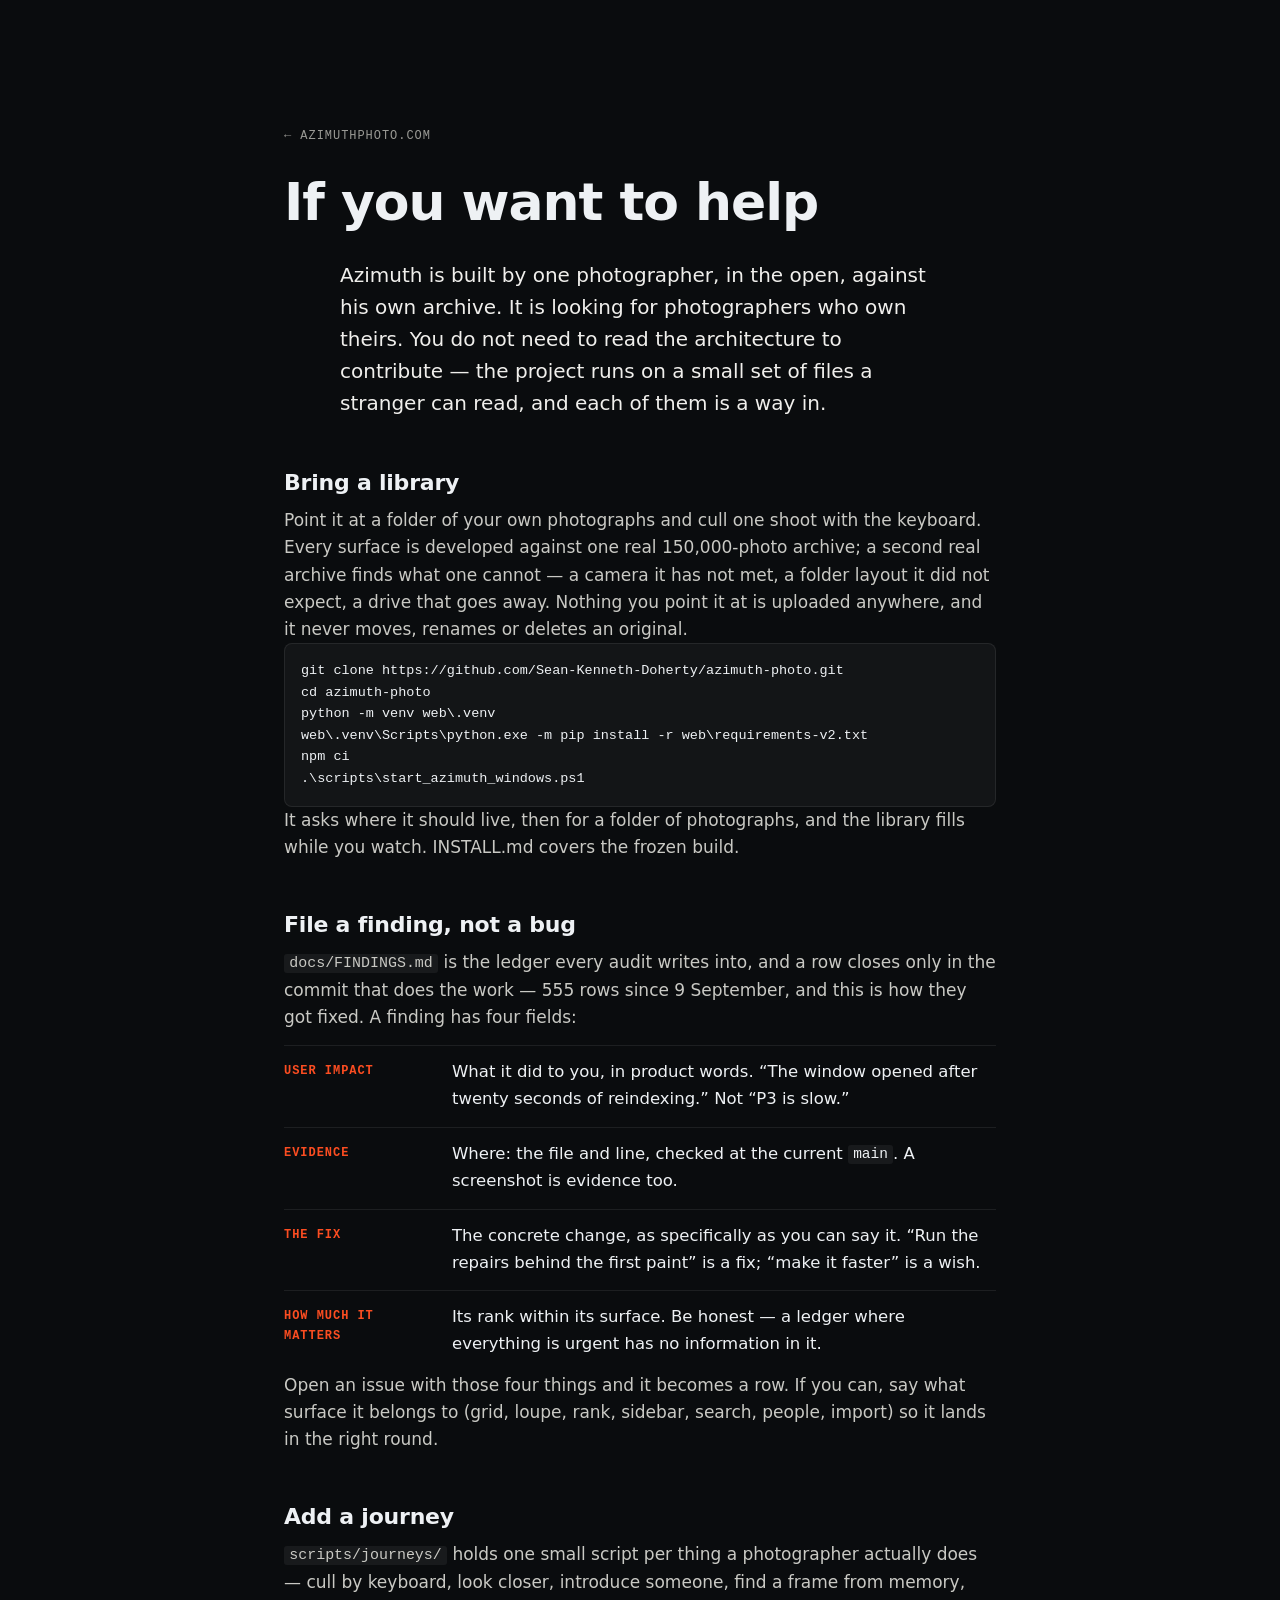
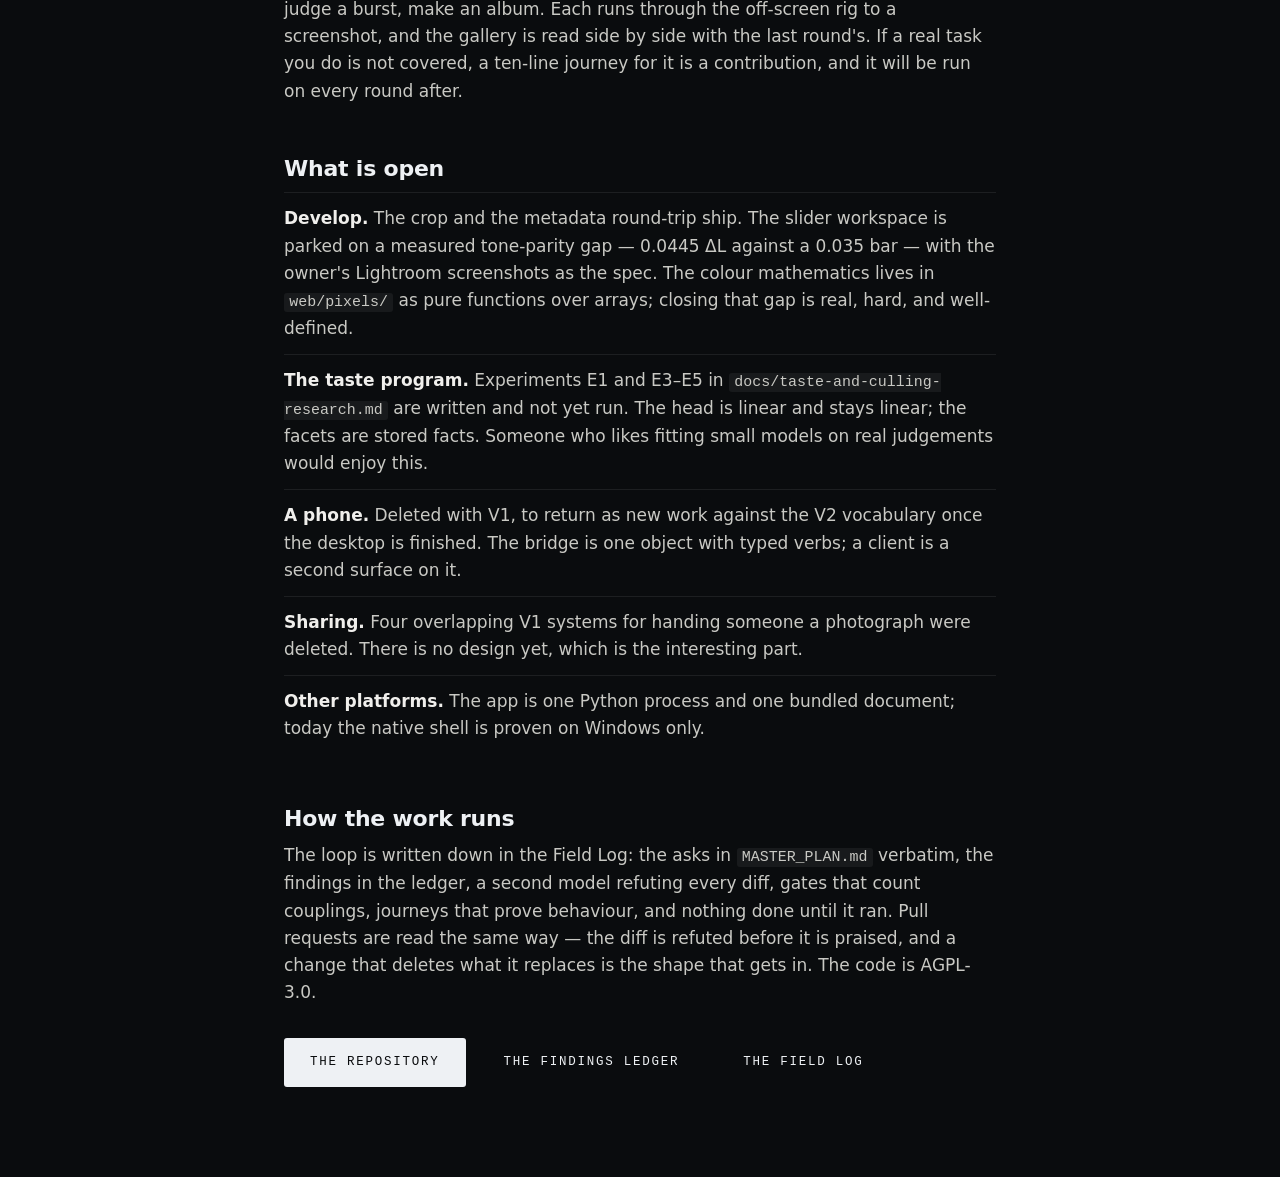
==== contribute/index.html @ d3ea363b "Three surfaces, three jobs: the log tells the story, the home page shows the app, contribution gets " ====
<!doctype html>
<html lang="en">
<head>
<meta charset="utf-8">
<meta name="viewport" content="width=device-width, initial-scale=1">
<title>Azimuth Photo · Contribute</title>
<meta name="description" content="How to help build Azimuth Photo: bring your own library, file a finding the way the ledger does, add a journey, or take one of the open problems. Open source, AGPL, built in the open.">
<link rel="icon" href="../assets/favicon.svg" type="image/svg+xml">
<link rel="stylesheet" href="../style.css">
<style>
  .doc{max-width:760px;margin:0 auto;padding:120px 24px 96px}
  .doc h1{font-size:clamp(34px,5vw,52px);line-height:1.05;letter-spacing:-.02em;margin:0 0 18px}
  .doc h2{font-size:22px;margin:52px 0 12px;letter-spacing:-.01em}
  .doc p,.doc li{font-size:17px;line-height:1.6;color:var(--text-2,#c9c9c4)}
  .doc .lede{font-size:20px;color:var(--text-1,#f0efec)}
  .doc code{font-family:"IBM Plex Mono",ui-monospace,monospace;font-size:.88em;background:rgba(255,255,255,.06);padding:.1em .35em;border-radius:3px}
  .doc pre{font-family:"IBM Plex Mono",ui-monospace,monospace;font-size:13.5px;line-height:1.6;background:rgba(255,255,255,.04);border:1px solid rgba(255,255,255,.08);border-radius:8px;padding:16px;overflow-x:auto}
  .doc .row{display:grid;grid-template-columns:150px 1fr;gap:12px 18px;margin:14px 0;border-top:1px solid rgba(255,255,255,.08);padding-top:12px}
  .doc .row b{font-family:"IBM Plex Mono",ui-monospace,monospace;font-size:12px;letter-spacing:.08em;text-transform:uppercase;color:#fc4d21;padding-top:4px}
  .doc .open{list-style:none;padding:0}
  .doc .open li{padding:12px 0;border-top:1px solid rgba(255,255,255,.08)}
  .doc .open li b{color:var(--text-1,#f0efec)}
  .doc .actions{display:flex;gap:12px;flex-wrap:wrap;margin-top:32px}
  .doc .back{display:inline-block;margin-bottom:28px;font-family:"IBM Plex Mono",ui-monospace,monospace;font-size:12px;letter-spacing:.08em;text-transform:uppercase;color:#9a9a95;text-decoration:none}
  @media (max-width:640px){.doc .row{grid-template-columns:1fr}}
</style>
</head>
<body>
<main class="doc">
  <a class="back" href="/">← azimuthphoto.com</a>
  <h1>If you want to help</h1>
  <p class="lede">Azimuth is built by one photographer, in the open, against his own archive. It is looking for photographers who own theirs. You do not need to read the architecture to contribute — the project runs on a small set of files a stranger can read, and each of them is a way in.</p>

  <h2>Bring a library</h2>
  <p>Point it at a folder of your own photographs and cull one shoot with the keyboard. Every surface is developed against one real 150,000-photo archive; a second real archive finds what one cannot — a camera it has not met, a folder layout it did not expect, a drive that goes away. Nothing you point it at is uploaded anywhere, and it never moves, renames or deletes an original.</p>
  <pre>git clone https://github.com/Sean-Kenneth-Doherty/azimuth-photo.git
cd azimuth-photo
python -m venv web\.venv
web\.venv\Scripts\python.exe -m pip install -r web\requirements-v2.txt
npm ci
.\scripts\start_azimuth_windows.ps1</pre>
  <p>It asks where it should live, then for a folder of photographs, and the library fills while you watch. <a href="https://github.com/Sean-Kenneth-Doherty/azimuth-photo/blob/main/docs/INSTALL.md">INSTALL.md</a> covers the frozen build.</p>

  <h2>File a finding, not a bug</h2>
  <p><a href="https://github.com/Sean-Kenneth-Doherty/azimuth-photo/blob/main/docs/FINDINGS.md"><code>docs/FINDINGS.md</code></a> is the ledger every audit writes into, and a row closes only in the commit that does the work — 555 rows since 9 September, and this is how they got fixed. A finding has four fields:</p>
  <div class="row"><b>User impact</b><span>What it did to you, in product words. “The window opened after twenty seconds of reindexing.” Not “P3 is slow.”</span></div>
  <div class="row"><b>Evidence</b><span>Where: the file and line, checked at the current <code>main</code>. A screenshot is evidence too.</span></div>
  <div class="row"><b>The fix</b><span>The concrete change, as specifically as you can say it. “Run the repairs behind the first paint” is a fix; “make it faster” is a wish.</span></div>
  <div class="row"><b>How much it matters</b><span>Its rank within its surface. Be honest — a ledger where everything is urgent has no information in it.</span></div>
  <p>Open an issue with those four things and it becomes a row. If you can, say what surface it belongs to (grid, loupe, rank, sidebar, search, people, import) so it lands in the right round.</p>

  <h2>Add a journey</h2>
  <p><a href="https://github.com/Sean-Kenneth-Doherty/azimuth-photo/tree/main/scripts/journeys"><code>scripts/journeys/</code></a> holds one small script per thing a photographer actually does — cull by keyboard, look closer, introduce someone, find a frame from memory, judge a burst, make an album. Each runs through the off-screen rig to a screenshot, and the gallery is read side by side with the last round's. If a real task you do is not covered, a ten-line journey for it is a contribution, and it will be run on every round after.</p>

  <h2>What is open</h2>
  <ul class="open">
    <li><b>Develop.</b> The crop and the metadata round-trip ship. The slider workspace is parked on a measured tone-parity gap — 0.0445 ΔL against a 0.035 bar — with the owner's Lightroom screenshots as the spec. The colour mathematics lives in <code>web/pixels/</code> as pure functions over arrays; closing that gap is real, hard, and well-defined.</li>
    <li><b>The taste program.</b> Experiments E1 and E3–E5 in <a href="https://github.com/Sean-Kenneth-Doherty/azimuth-photo/blob/main/docs/taste-and-culling-research.md"><code>docs/taste-and-culling-research.md</code></a> are written and not yet run. The head is linear and stays linear; the facets are stored facts. Someone who likes fitting small models on real judgements would enjoy this.</li>
    <li><b>A phone.</b> Deleted with V1, to return as new work against the V2 vocabulary once the desktop is finished. The bridge is one object with typed verbs; a client is a second surface on it.</li>
    <li><b>Sharing.</b> Four overlapping V1 systems for handing someone a photograph were deleted. There is no design yet, which is the interesting part.</li>
    <li><b>Other platforms.</b> The app is one Python process and one bundled document; today the native shell is proven on Windows only.</li>
  </ul>

  <h2>How the work runs</h2>
  <p>The loop is written down in the <a href="/log/#loop">Field Log</a>: the asks in <code>MASTER_PLAN.md</code> verbatim, the findings in the ledger, a second model refuting every diff, gates that count couplings, journeys that prove behaviour, and nothing done until it ran. Pull requests are read the same way — the diff is refuted before it is praised, and a change that deletes what it replaces is the shape that gets in. The code is AGPL-3.0.</p>

  <div class="actions">
    <a class="btn btn-primary" href="https://github.com/Sean-Kenneth-Doherty/azimuth-photo">THE REPOSITORY</a>
    <a class="btn" href="https://github.com/Sean-Kenneth-Doherty/azimuth-photo/blob/main/docs/FINDINGS.md">THE FINDINGS LEDGER</a>
    <a class="btn" href="/log/">THE FIELD LOG</a>
  </div>
</main>
</body>
</html>
---- style.css ----
/* ————— Azimuth Photo — azimuthphoto.com ————— */
:root {
  --bg: #0a0c0e;
  --bg-raise: #0e1114;
  --ink: #eef1f4;
  --ink-dim: #98a1aa;
  --ink-faint: #5a626b;
  --line: rgba(238, 241, 244, 0.08);
  --line-strong: rgba(238, 241, 244, 0.14);
  --accent: #fc4d21;
  --max: 1180px;
  --sans: "Inter", -apple-system, system-ui, sans-serif;
  --mono: "IBM Plex Mono", ui-monospace, monospace;
}

* { margin: 0; padding: 0; box-sizing: border-box; }
html { scroll-behavior: smooth; }
body {
  background: var(--bg);
  color: var(--ink);
  font-family: var(--sans);
  font-size: 16.5px;
  line-height: 1.65;
  font-weight: 450;
  -webkit-font-smoothing: antialiased;
  overflow-x: hidden;
}
img { display: block; max-width: 100%; }
a { color: inherit; text-decoration: none; }
.mono { font-family: var(--mono); letter-spacing: 0.08em; }
.dim { color: var(--ink-dim); }

/* ————— nav ————— */
.nav {
  position: fixed; top: 0; left: 0; right: 0; z-index: 50;
  backdrop-filter: blur(14px); -webkit-backdrop-filter: blur(14px);
  background: rgba(10, 12, 14, 0.75);
  border-bottom: 1px solid var(--line);
}
.nav-inner {
  max-width: var(--max); margin: 0 auto; padding: 0 32px;
  height: 58px; display: flex; align-items: center; justify-content: space-between;
}
.wordmark {
  display: flex; align-items: center; gap: 10px;
  font-family: var(--mono); font-size: 14px; font-weight: 500;
  letter-spacing: 0.22em;
}
.wordmark .wm-dim { color: var(--ink-faint); margin-left: -2px; }
.wordmark .mark { width: 22px; height: 22px; color: var(--ink); }
.nav-links { display: flex; align-items: center; gap: 26px; }
.nav-links a {
  color: var(--ink-dim); transition: color 0.2s;
  font-size: 12px; letter-spacing: 0.12em; text-transform: uppercase;
  font-family: var(--mono);
}
.nav-links a .idx { color: var(--ink-faint); margin-right: 6px; font-size: 10px; }
.nav-links a:hover { color: var(--ink); }
.nav-cta {
  display: inline-flex; align-items: center; gap: 8px;
  border: 1px solid var(--line-strong); border-radius: 3px; padding: 7px 14px;
  color: var(--ink) !important; transition: border-color 0.2s, background 0.2s;
}
.nav-cta:hover { border-color: var(--accent); background: rgba(252, 77, 33, 0.07); }

/* ————— hero ————— */
.hero {
  position: relative;
  padding: 170px 32px 0;
  text-align: center;
}
.compass {
  position: absolute; left: 50%; top: -360px;
  width: 1400px; height: 1400px; margin-left: -700px;
  pointer-events: none; opacity: 0.4;
  -webkit-mask-image: linear-gradient(to bottom, #000 42%, transparent 68%);
  mask-image: linear-gradient(to bottom, #000 42%, transparent 68%);
}
.compass-cta {
  -webkit-mask-image: linear-gradient(to top, #000 42%, transparent 68%);
  mask-image: linear-gradient(to top, #000 42%, transparent 68%);
}
.compass svg { width: 100%; height: 100%; animation: rotate 300s linear infinite; will-change: transform; }
@keyframes rotate { to { transform: rotate(360deg); } }

.hero-inner { position: relative; max-width: 900px; margin: 0 auto; }
.kicker {
  display: inline-flex; align-items: center; gap: 10px;
  font-size: 11px; color: var(--ink-dim); margin-bottom: 30px;
  letter-spacing: 0.18em;
}
.kicker .tick { width: 22px; height: 1px; background: var(--accent); display: inline-block; }
h1 {
  font-weight: 600;
  font-size: clamp(40px, 5.8vw, 72px);
  line-height: 1.04; letter-spacing: -0.035em;
}
.lede {
  max-width: 600px; margin: 30px auto 0;
  font-size: 17.5px; color: var(--ink-dim); font-weight: 400;
}
.hero-actions {
  display: flex; gap: 12px; justify-content: center; margin-top: 40px;
}
.btn {
  display: inline-flex; align-items: center; gap: 10px;
  padding: 14px 26px; border-radius: 3px;
  font-family: var(--mono); font-size: 12.5px; font-weight: 500; letter-spacing: 0.14em;
  transition: transform 0.2s, box-shadow 0.2s, background 0.2s, border-color 0.2s, color 0.2s;
}
.btn-primary { background: var(--ink); color: #0a0c0e; }
.btn-primary:hover {
  background: #fff; transform: translateY(-1px);
  box-shadow: 0 10px 34px -10px rgba(238, 241, 244, 0.35);
}
.btn-ghost { border: 1px solid var(--line-strong); color: var(--ink-dim); }
.btn-ghost:hover { border-color: var(--ink-faint); color: var(--ink); }
.btn .arrow { font-size: 12px; color: var(--accent); }

.hero-shot {
  position: relative; max-width: 1180px; margin: 84px auto 0;
  border-radius: 6px; overflow: hidden;
  border: 1px solid var(--line-strong);
  box-shadow: 0 50px 140px -30px rgba(0, 0, 0, 0.85);
}
.fig-bar {
  display: flex; justify-content: space-between; align-items: center;
  background: var(--bg-raise); padding: 10px 16px;
  border-bottom: 1px solid var(--line);
  font-size: 10px; color: var(--ink-faint); letter-spacing: 0.16em;
}
.fig-bar span:first-child { color: var(--ink-dim); }

/* ————— rulers ————— */
.ruler {
  position: relative; max-width: var(--max); margin: 0 auto;
  padding: 104px 32px 0; display: flex; align-items: center; gap: 18px;
}
.ruler::before, .ruler::after { content: ""; flex: 1; height: 1px; background: var(--line); }
.ruler span { font-size: 10px; color: var(--ink-faint); letter-spacing: 0.22em; }

/* ————— sections ————— */
section { padding: 104px 0 0; }
.section-inner { max-width: var(--max); margin: 0 auto; padding: 0 32px; }
h2 {
  font-weight: 600;
  font-size: clamp(30px, 4vw, 48px);
  line-height: 1.08; letter-spacing: -0.03em;
}
.why { text-align: center; }
.why h2 { max-width: 840px; margin: 0 auto; }
.why .kicker { margin-bottom: 24px; }

.cols {
  display: grid; grid-template-columns: repeat(3, 1fr); gap: 1px;
  margin-top: 64px; text-align: left;
  background: var(--line); border: 1px solid var(--line); border-radius: 6px;
  overflow: hidden;
}
.col { background: var(--bg-raise); padding: 32px 30px; }
.col h3 {
  font-size: 10.5px; font-weight: 500; color: var(--ink-faint);
  letter-spacing: 0.2em; margin-bottom: 16px;
}
.col p { font-size: 15px; color: var(--ink-dim); font-weight: 400; }
.col p strong { color: var(--ink); font-weight: 600; }
.col-accent { box-shadow: inset 0 2px 0 var(--accent); }
.col-accent h3 { color: var(--accent); }

/* ————— feature splits ————— */
.split {
  display: grid; grid-template-columns: 5fr 7fr; gap: 72px; align-items: center;
}
.split.flip .copy { order: 2; }
.split.flip figure { order: 1; }
.copy .kicker { margin-bottom: 20px; }
.copy h2 { margin-bottom: 22px; }
.copy > p { color: var(--ink-dim); font-size: 16px; font-weight: 400; }
.copy p strong { color: var(--ink); font-weight: 600; }

.ticks { list-style: none; margin-top: 30px; }
.ticks li {
  position: relative; padding: 10px 0 10px 26px;
  color: var(--ink-dim); font-size: 14.5px; font-weight: 400;
  border-top: 1px solid var(--line);
}
.ticks li:last-child { border-bottom: 1px solid var(--line); }
.ticks li::before {
  content: ""; position: absolute; left: 2px; top: 50%;
  width: 12px; height: 1px; background: var(--accent);
}

.shot {
  border-radius: 6px; overflow: hidden;
  border: 1px solid var(--line-strong);
  box-shadow: 0 40px 100px -24px rgba(0, 0, 0, 0.75);
}
.shot img { width: 100%; }
.shot figcaption {
  padding: 11px 16px; font-size: 9.5px; color: var(--ink-faint);
  background: var(--bg-raise); border-top: 1px solid var(--line);
  letter-spacing: 0.16em;
}

/* ————— lights out ————— */
.lightsout { padding: 130px 0 30px; background: #000; margin-top: 130px; }
.lightsout figure { max-width: 1280px; margin: 0 auto; }
.lightsout img { width: 100%; }
.lightsout figcaption {
  text-align: center; color: var(--ink-faint); font-size: 14px;
  letter-spacing: 0.02em; padding-top: 30px; font-weight: 400;
}
.lightsout figcaption .mono { color: var(--accent); font-size: 10.5px; letter-spacing: 0.2em; }

/* ————— mobile / stats ————— */
.phone { display: flex; justify-content: center; }
.phone-frame {
  width: min(320px, 78vw); border-radius: 40px; padding: 11px;
  background: #101317; border: 1px solid var(--line-strong);
  box-shadow: 0 50px 120px -24px rgba(0, 0, 0, 0.85);
}
.phone-frame img { border-radius: 30px; }
.stats { display: grid; margin-top: 36px; }
.stat {
  display: flex; align-items: baseline; gap: 20px;
  padding: 15px 0; border-top: 1px solid var(--line);
}
.stat:last-child { border-bottom: 1px solid var(--line); }
.stat .num { font-size: 23px; color: var(--ink); min-width: 140px; letter-spacing: 0.02em; }
.stat .lbl { font-size: 13.5px; color: var(--ink-dim); font-weight: 400; }

/* ————— CTA / footer ————— */
.cta { position: relative; text-align: center; padding: 170px 0 150px; overflow: hidden; }
.compass-cta { top: auto; bottom: -1060px; opacity: 0.45; }
.cta .lede { margin-top: 24px; }

.footer { border-top: 1px solid var(--line); padding: 28px 0; }
.footer-inner {
  display: flex; justify-content: space-between; gap: 16px; flex-wrap: wrap;
  font-size: 10px; color: var(--ink-dim); letter-spacing: 0.14em;
}
.footer .dim2 { color: var(--ink-faint); }

/* ————— live widgets ————— */
.live-note {
  display: inline-flex; align-items: center; gap: 10px;
  margin-top: 34px; font-size: 10px; color: var(--ink-faint); letter-spacing: 0.16em;
}
.pulse {
  width: 7px; height: 7px; border-radius: 50%; background: var(--accent);
  box-shadow: 0 0 0 0 rgba(252, 77, 33, 0.5); animation: pulse 2.2s infinite;
}
@keyframes pulse {
  0% { box-shadow: 0 0 0 0 rgba(252, 77, 33, 0.45); }
  70% { box-shadow: 0 0 0 9px rgba(252, 77, 33, 0); }
  100% { box-shadow: 0 0 0 0 rgba(252, 77, 33, 0); }
}
.section-lede {
  max-width: 640px; margin-top: 20px;
  color: var(--ink-dim); font-size: 16px; font-weight: 400;
}
.section-lede strong { color: var(--ink); font-weight: 600; }
.key {
  display: inline-block; padding: 1px 8px; margin: 0 1px;
  border: 1px solid var(--line-strong); border-bottom-width: 2px; border-radius: 4px;
  font-family: var(--mono); font-size: 12px; color: var(--ink);
  background: var(--bg-raise);
}

.widget {
  max-width: 1240px; margin: 44px auto 0; padding: 0;
  border: 1px solid var(--line-strong); border-radius: 8px; overflow: hidden;
  background: #0c0f12;
  box-shadow: 0 40px 110px -30px rgba(0, 0, 0, 0.8);
}
.widget-bar {
  display: flex; justify-content: space-between; align-items: center; gap: 16px;
  background: var(--bg-raise); padding: 11px 18px;
  border-bottom: 1px solid var(--line);
  font-size: 10px; letter-spacing: 0.16em;
}
.widget-bar.thin { padding: 8px 18px; }
.wb-title { color: var(--ink-dim); }
.wb-title::before { content: "● "; color: var(--accent); font-size: 8px; vertical-align: 1px; }
.wb-meta { color: var(--ink-faint); text-align: right; }
.widget-toolbar {
  display: flex; align-items: center; gap: 8px; flex-wrap: wrap;
  padding: 12px 18px; border-bottom: 1px solid var(--line);
}
.chip {
  font-size: 10.5px; letter-spacing: 0.12em; cursor: pointer;
  padding: 6px 13px; border-radius: 99px;
  background: transparent; color: var(--ink-dim);
  border: 1px solid var(--line-strong);
  transition: all 0.18s;
}
.chip:hover { color: var(--ink); border-color: var(--ink-faint); }
.chip.on { background: var(--ink); color: #0a0c0e; border-color: var(--ink); }
.widget-foot {
  display: flex; justify-content: space-between; gap: 16px; flex-wrap: wrap;
  padding: 10px 18px; border-top: 1px solid var(--line);
  font-size: 9.5px; color: var(--ink-faint); letter-spacing: 0.14em;
}

/* library grid */
.lib-grid { padding: 4px; min-height: 200px; }
.lib-row { display: flex; gap: 4px; margin-bottom: 4px; }
.lib-cell {
  position: relative; padding: 0; border: none; cursor: pointer;
  overflow: hidden; border-radius: 3px; background: #14181c; flex-shrink: 0;
}
.lib-cell img { width: 100%; height: 100%; object-fit: cover; transition: transform 0.35s, opacity 0.3s; }
.lib-cell:hover img { transform: scale(1.035); }
.cell-elo {
  position: absolute; left: 7px; bottom: 7px; z-index: 2;
  font-size: 10px; color: var(--ink); letter-spacing: 0.08em;
  background: rgba(10, 12, 14, 0.78); backdrop-filter: blur(4px);
  padding: 2px 7px; border-radius: 3px;
  opacity: 0; transform: translateY(4px); transition: all 0.2s;
}
.lib-cell:hover .cell-elo, .refine-cell .cell-elo { opacity: 1; transform: none; }

/* loupe */
.loupe-widget:focus { outline: none; }
.loupe-body {
  display: grid; grid-template-columns: 44px 1fr 44px 300px; align-items: stretch;
  background: #08090b; transition: background 0.5s;
}
.loupe-stage {
  display: flex; align-items: center; justify-content: center;
  min-height: 380px; max-height: 620px; padding: 22px 8px;
}
.loupe-stage img { max-width: 100%; max-height: 576px; object-fit: contain; border-radius: 2px; }
.loupe-nav {
  border: none; background: transparent; color: var(--ink-faint);
  font-size: 26px; cursor: pointer; transition: color 0.2s;
}
.loupe-nav:hover { color: var(--ink); }
.loupe-panel {
  border-left: 1px solid var(--line); background: var(--bg-raise);
  padding: 18px; display: flex; flex-direction: column; gap: 20px;
  transition: opacity 0.45s;
}
.lp-block h4 {
  font-size: 9.5px; font-weight: 500; color: var(--ink-faint);
  letter-spacing: 0.2em; margin-bottom: 10px;
  display: flex; justify-content: space-between; align-items: baseline;
}
.lp-live { color: var(--accent); font-size: 8.5px; }
#loupe-hist { width: 100%; height: 72px; display: block; background: #0a0c0e; border-radius: 4px; }
.lp-elo { display: flex; align-items: baseline; gap: 10px; margin-bottom: 8px; }
.lp-elo > .mono { font-size: 30px; color: var(--ink); }
.lp-elo-sub { font-size: 11px; color: var(--ink-faint); }
.lp-row {
  display: flex; justify-content: space-between; gap: 12px;
  font-size: 12px; color: var(--ink-faint); padding: 5px 0;
  border-top: 1px solid var(--line);
}
.lp-row .mono { color: var(--ink-dim); font-size: 11px; text-align: right; }
.lp-file { max-width: 170px; overflow: hidden; text-overflow: ellipsis; white-space: nowrap; }
.flag-pick { color: #6fdc8c !important; }
.flag-reject { color: var(--accent) !important; }
.lp-keys { display: flex; gap: 6px; flex-wrap: wrap; margin-top: auto; }
.lp-keys button {
  padding: 6px 10px; font-family: var(--mono); font-size: 11px;
  background: transparent; color: var(--ink-dim); cursor: pointer;
  border: 1px solid var(--line-strong); border-bottom-width: 2px; border-radius: 4px;
  transition: all 0.15s;
}
.lp-keys button:hover { color: var(--ink); border-color: var(--ink-faint); }
.lp-key-l { letter-spacing: 0.1em; }
.loupe-widget.lights-out .loupe-body { background: #000; }
.loupe-widget.lights-out .loupe-panel { opacity: 0.06; }
.loupe-widget.lights-out .loupe-panel:hover { opacity: 1; }

/* refine */
.refine-mosaic {
  display: grid; grid-template-columns: repeat(3, 1fr); gap: 4px; padding: 4px;
}
.refine-cell {
  position: relative; border: 1px solid transparent; padding: 0; cursor: pointer;
  border-radius: 3px; overflow: hidden; background: #14181c;
  aspect-ratio: 3 / 2;
  transition: border-color 0.2s, transform 0.2s;
}
.refine-cell:hover { border-color: var(--ink-faint); transform: translateY(-2px); }
.refine-cell img { width: 100%; height: 100%; object-fit: cover; }
.refine-cell.entering img { animation: enter 0.5s cubic-bezier(0.2, 0.7, 0.3, 1); }
@keyframes enter { from { opacity: 0; transform: scale(1.06); } }
.cell-elo i { font-style: normal; margin-left: 5px; font-size: 9px; }
i.up { color: #6fdc8c; } i.dn { color: var(--accent); }
.refine-board { border-top: 1px solid var(--line); }
#refine-list { list-style: none; padding: 6px 0; }
#refine-list li {
  display: flex; align-items: center; gap: 14px;
  padding: 6px 18px; font-size: 12px;
}
#refine-list li:hover { background: rgba(238, 241, 244, 0.025); }
.rb-rank { color: var(--ink-faint); font-size: 10px; }
#refine-list img { width: 44px; height: 30px; object-fit: cover; border-radius: 2px; }
.rb-name { color: var(--ink-dim); font-size: 10.5px; flex: 1; overflow: hidden; text-overflow: ellipsis; white-space: nowrap; }
.rb-elo { color: var(--ink); font-size: 12px; }
.rb-elo i { font-style: normal; font-size: 9px; margin-left: 3px; }

/* search */
.search-toolbar { gap: 10px; }
.search-icon { color: var(--ink-faint); font-size: 16px; }
.search-chips { display: flex; gap: 8px; flex-wrap: wrap; }
.search-grid {
  display: grid; grid-template-columns: repeat(6, 1fr); gap: 4px; padding: 4px;
  min-height: 140px;
}
.search-cell {
  position: relative; border-radius: 3px; overflow: hidden; background: #14181c;
  aspect-ratio: 4 / 3; animation: enter 0.45s cubic-bezier(0.2, 0.7, 0.3, 1) backwards;
}
.search-cell img { width: 100%; height: 100%; object-fit: cover; }
.cell-rank {
  position: absolute; left: 6px; top: 6px;
  font-size: 9.5px; color: var(--ink);
  background: rgba(10, 12, 14, 0.78); padding: 2px 6px; border-radius: 3px;
}

/* stats row in why */
.stats-row {
  display: grid; grid-template-columns: repeat(3, 1fr); gap: 28px;
  margin-top: 56px; text-align: left;
}

/* ————— reveal ————— */
.reveal { opacity: 0; transform: translateY(24px); transition: opacity 0.9s cubic-bezier(0.2, 0.6, 0.2, 1), transform 0.9s cubic-bezier(0.2, 0.6, 0.2, 1); }
.reveal.in { opacity: 1; transform: none; }
.d1 { transition-delay: 0.08s; } .d2 { transition-delay: 0.16s; }
.d3 { transition-delay: 0.24s; } .d4 { transition-delay: 0.32s; }
@media (prefers-reduced-motion: reduce) {
  .reveal { opacity: 1; transform: none; transition: none; }
  .compass svg { animation: none; }
}

/* ————— responsive ————— */
@media (max-width: 900px) {
  .split { grid-template-columns: 1fr; gap: 44px; }
  .split.flip .copy { order: 1; } .split.flip figure { order: 2; }
  .cols { grid-template-columns: 1fr; }
  .nav-links a:not(.nav-cta) { display: none; }
  .hero { padding-top: 130px; }
  .stat .num { min-width: 112px; font-size: 20px; }
  .hero-actions { flex-direction: column; align-items: center; }
}
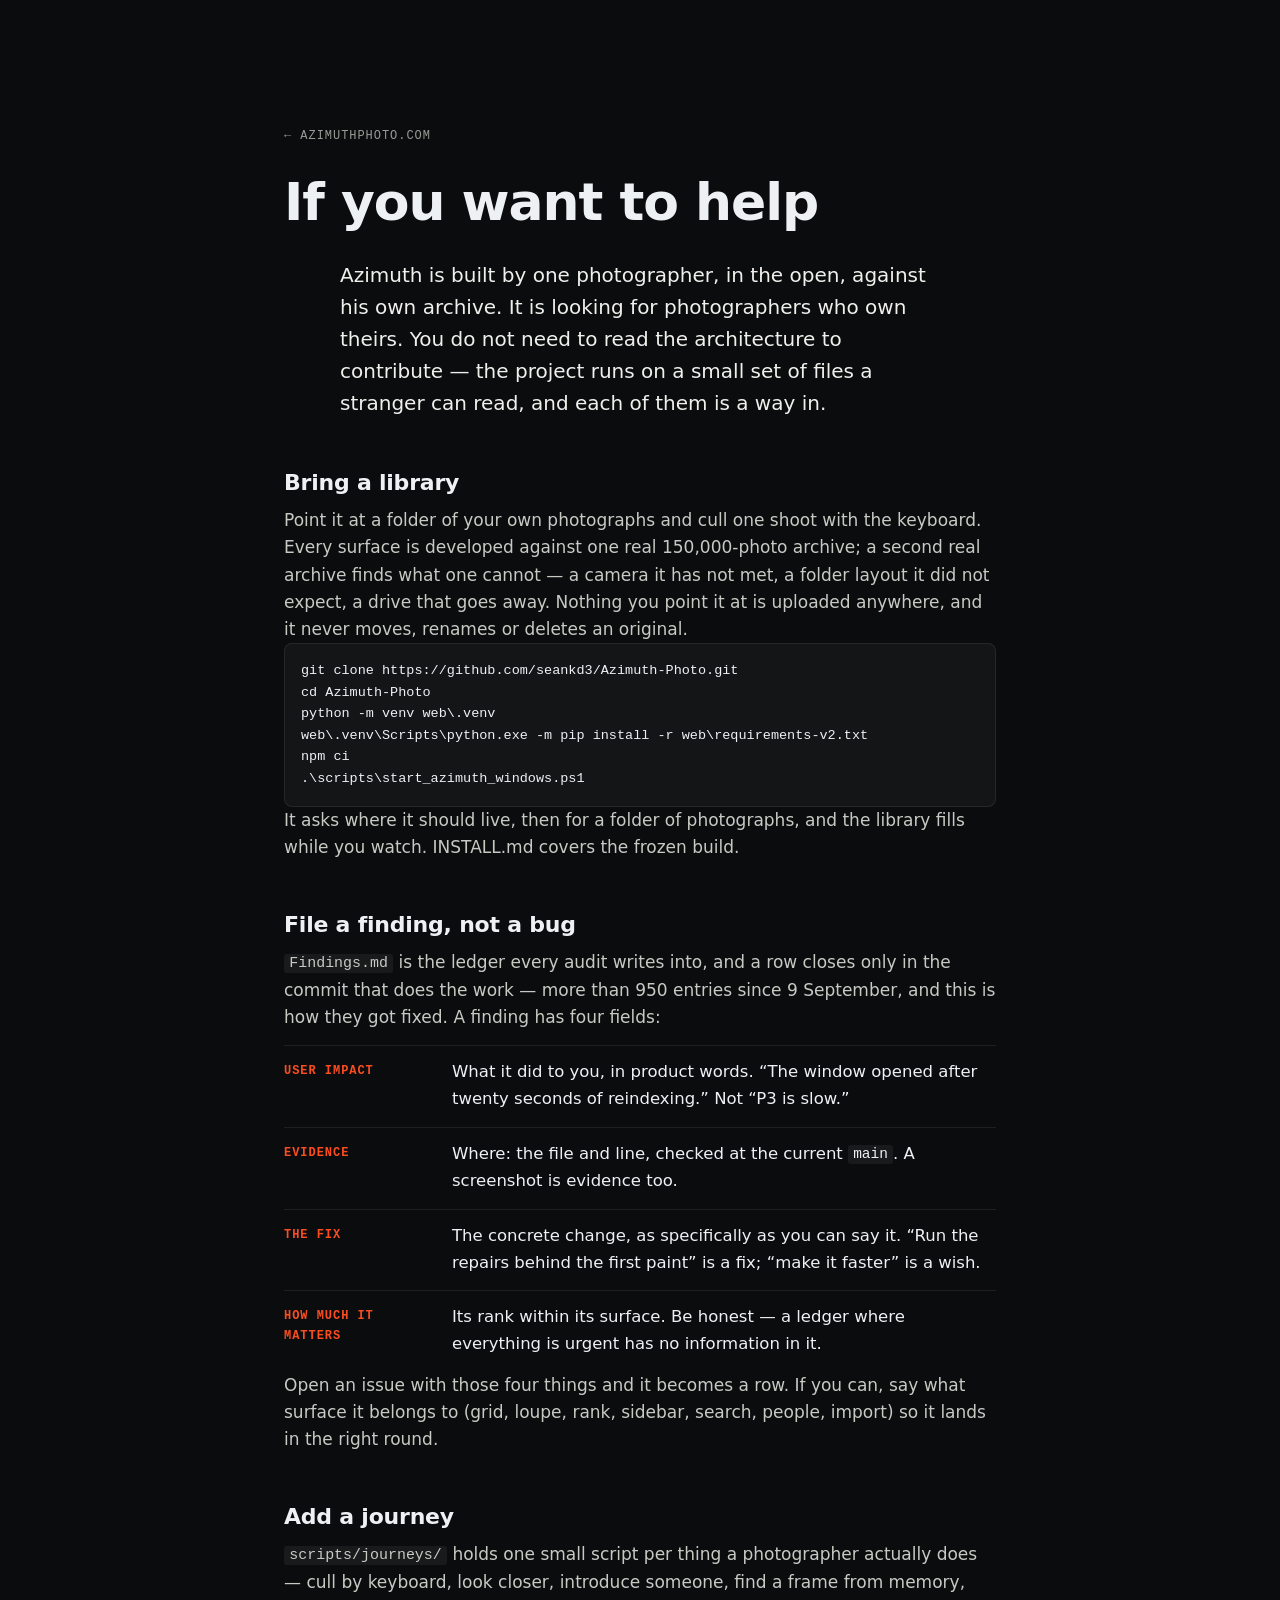
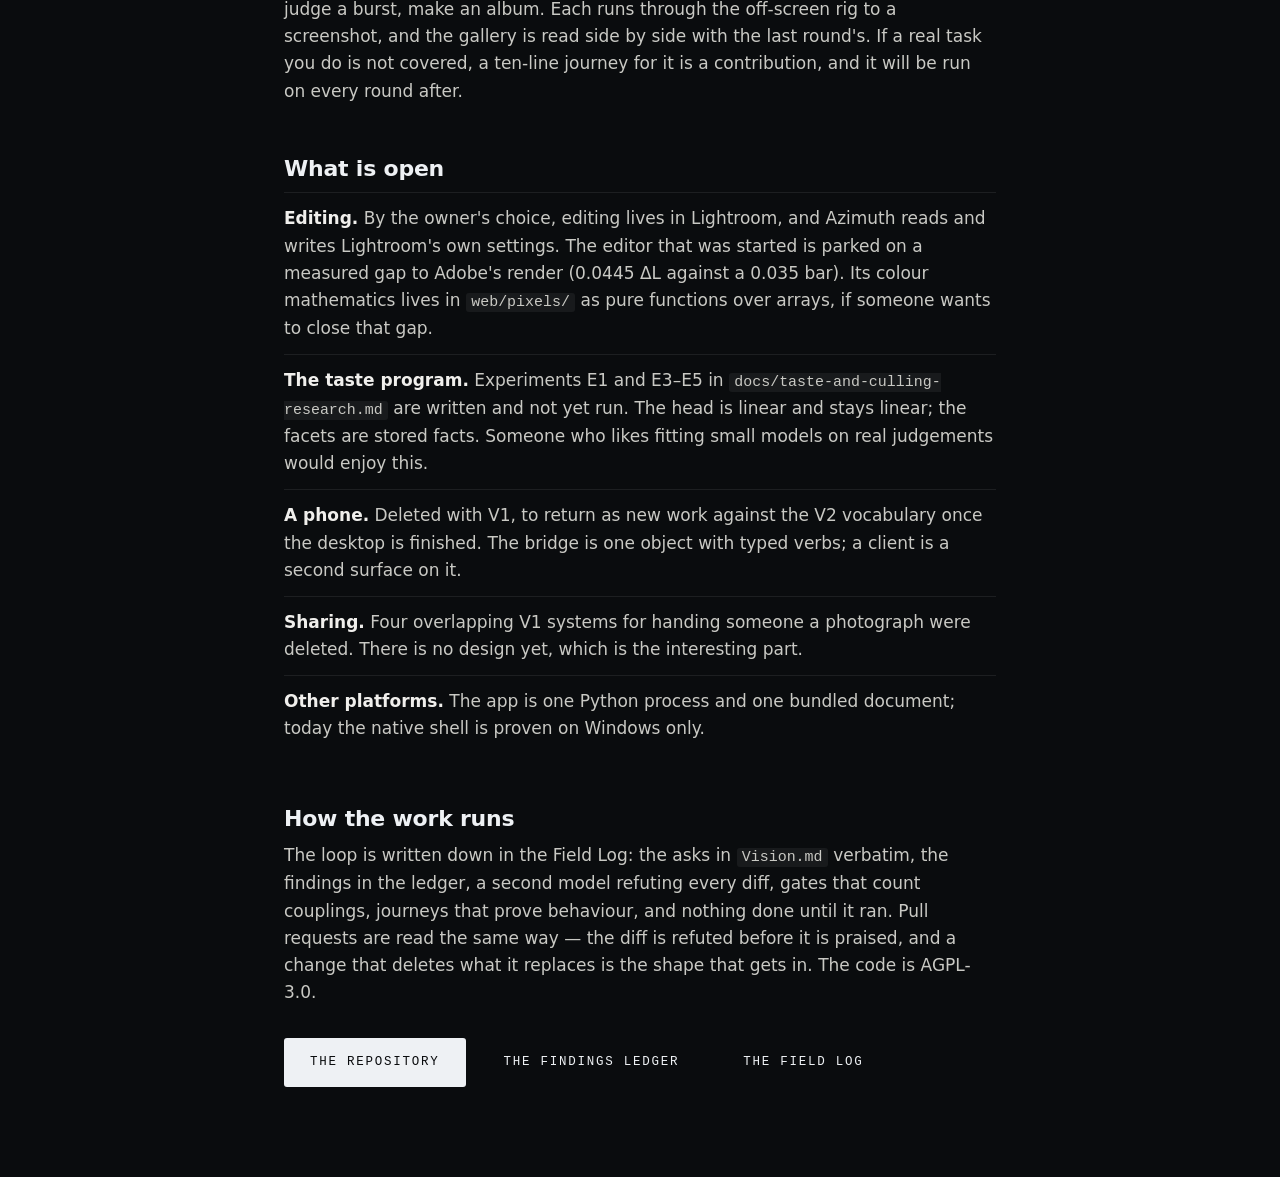
==== commit 29fd9a99: "Field Log: Act IV, Act III rewritten, the lessons moved to the end, every dead link fixed The log no" ====
--- a/contribute/index.html
+++ b/contribute/index.html
@@ -33,16 +33,16 @@
 
   <h2>Bring a library</h2>
   <p>Point it at a folder of your own photographs and cull one shoot with the keyboard. Every surface is developed against one real 150,000-photo archive; a second real archive finds what one cannot — a camera it has not met, a folder layout it did not expect, a drive that goes away. Nothing you point it at is uploaded anywhere, and it never moves, renames or deletes an original.</p>
-  <pre>git clone https://github.com/Sean-Kenneth-Doherty/azimuth-photo.git
-cd azimuth-photo
+  <pre>git clone https://github.com/seankd3/Azimuth-Photo.git
+cd Azimuth-Photo
 python -m venv web\.venv
 web\.venv\Scripts\python.exe -m pip install -r web\requirements-v2.txt
 npm ci
 .\scripts\start_azimuth_windows.ps1</pre>
-  <p>It asks where it should live, then for a folder of photographs, and the library fills while you watch. <a href="https://github.com/Sean-Kenneth-Doherty/azimuth-photo/blob/main/docs/INSTALL.md">INSTALL.md</a> covers the frozen build.</p>
+  <p>It asks where it should live, then for a folder of photographs, and the library fills while you watch. <a href="https://github.com/seankd3/Azimuth-Photo/blob/main/docs/INSTALL.md">INSTALL.md</a> covers the frozen build.</p>
 
   <h2>File a finding, not a bug</h2>
-  <p><a href="https://github.com/Sean-Kenneth-Doherty/azimuth-photo/blob/main/docs/FINDINGS.md"><code>docs/FINDINGS.md</code></a> is the ledger every audit writes into, and a row closes only in the commit that does the work — 555 rows since 9 September, and this is how they got fixed. A finding has four fields:</p>
+  <p><a href="https://github.com/seankd3/Azimuth-Photo/blob/main/Findings.md"><code>Findings.md</code></a> is the ledger every audit writes into, and a row closes only in the commit that does the work — more than 950 entries since 9 September, and this is how they got fixed. A finding has four fields:</p>
   <div class="row"><b>User impact</b><span>What it did to you, in product words. “The window opened after twenty seconds of reindexing.” Not “P3 is slow.”</span></div>
   <div class="row"><b>Evidence</b><span>Where: the file and line, checked at the current <code>main</code>. A screenshot is evidence too.</span></div>
   <div class="row"><b>The fix</b><span>The concrete change, as specifically as you can say it. “Run the repairs behind the first paint” is a fix; “make it faster” is a wish.</span></div>
@@ -50,23 +50,23 @@
   <p>Open an issue with those four things and it becomes a row. If you can, say what surface it belongs to (grid, loupe, rank, sidebar, search, people, import) so it lands in the right round.</p>
 
   <h2>Add a journey</h2>
-  <p><a href="https://github.com/Sean-Kenneth-Doherty/azimuth-photo/tree/main/scripts/journeys"><code>scripts/journeys/</code></a> holds one small script per thing a photographer actually does — cull by keyboard, look closer, introduce someone, find a frame from memory, judge a burst, make an album. Each runs through the off-screen rig to a screenshot, and the gallery is read side by side with the last round's. If a real task you do is not covered, a ten-line journey for it is a contribution, and it will be run on every round after.</p>
+  <p><a href="https://github.com/seankd3/Azimuth-Photo/tree/main/scripts/journeys"><code>scripts/journeys/</code></a> holds one small script per thing a photographer actually does — cull by keyboard, look closer, introduce someone, find a frame from memory, judge a burst, make an album. Each runs through the off-screen rig to a screenshot, and the gallery is read side by side with the last round's. If a real task you do is not covered, a ten-line journey for it is a contribution, and it will be run on every round after.</p>
 
   <h2>What is open</h2>
   <ul class="open">
-    <li><b>Develop.</b> The crop and the metadata round-trip ship. The slider workspace is parked on a measured tone-parity gap — 0.0445 ΔL against a 0.035 bar — with the owner's Lightroom screenshots as the spec. The colour mathematics lives in <code>web/pixels/</code> as pure functions over arrays; closing that gap is real, hard, and well-defined.</li>
-    <li><b>The taste program.</b> Experiments E1 and E3–E5 in <a href="https://github.com/Sean-Kenneth-Doherty/azimuth-photo/blob/main/docs/taste-and-culling-research.md"><code>docs/taste-and-culling-research.md</code></a> are written and not yet run. The head is linear and stays linear; the facets are stored facts. Someone who likes fitting small models on real judgements would enjoy this.</li>
+    <li><b>Editing.</b> By the owner's choice, editing lives in Lightroom, and Azimuth reads and writes Lightroom's own settings. The editor that was started is parked on a measured gap to Adobe's render (0.0445 ΔL against a 0.035 bar). Its colour mathematics lives in <code>web/pixels/</code> as pure functions over arrays, if someone wants to close that gap.</li>
+    <li><b>The taste program.</b> Experiments E1 and E3–E5 in <a href="https://github.com/seankd3/Azimuth-Photo/blob/main/docs/taste-and-culling-research.md"><code>docs/taste-and-culling-research.md</code></a> are written and not yet run. The head is linear and stays linear; the facets are stored facts. Someone who likes fitting small models on real judgements would enjoy this.</li>
     <li><b>A phone.</b> Deleted with V1, to return as new work against the V2 vocabulary once the desktop is finished. The bridge is one object with typed verbs; a client is a second surface on it.</li>
     <li><b>Sharing.</b> Four overlapping V1 systems for handing someone a photograph were deleted. There is no design yet, which is the interesting part.</li>
     <li><b>Other platforms.</b> The app is one Python process and one bundled document; today the native shell is proven on Windows only.</li>
   </ul>
 
   <h2>How the work runs</h2>
-  <p>The loop is written down in the <a href="/log/#loop">Field Log</a>: the asks in <code>MASTER_PLAN.md</code> verbatim, the findings in the ledger, a second model refuting every diff, gates that count couplings, journeys that prove behaviour, and nothing done until it ran. Pull requests are read the same way — the diff is refuted before it is praised, and a change that deletes what it replaces is the shape that gets in. The code is AGPL-3.0.</p>
+  <p>The loop is written down in the <a href="/log/#loop">Field Log</a>: the asks in <code>Vision.md</code> verbatim, the findings in the ledger, a second model refuting every diff, gates that count couplings, journeys that prove behaviour, and nothing done until it ran. Pull requests are read the same way — the diff is refuted before it is praised, and a change that deletes what it replaces is the shape that gets in. The code is AGPL-3.0.</p>
 
   <div class="actions">
-    <a class="btn btn-primary" href="https://github.com/Sean-Kenneth-Doherty/azimuth-photo">THE REPOSITORY</a>
-    <a class="btn" href="https://github.com/Sean-Kenneth-Doherty/azimuth-photo/blob/main/docs/FINDINGS.md">THE FINDINGS LEDGER</a>
+    <a class="btn btn-primary" href="https://github.com/seankd3/Azimuth-Photo">THE REPOSITORY</a>
+    <a class="btn" href="https://github.com/seankd3/Azimuth-Photo/blob/main/Findings.md">THE FINDINGS LEDGER</a>
     <a class="btn" href="/log/">THE FIELD LOG</a>
   </div>
 </main>
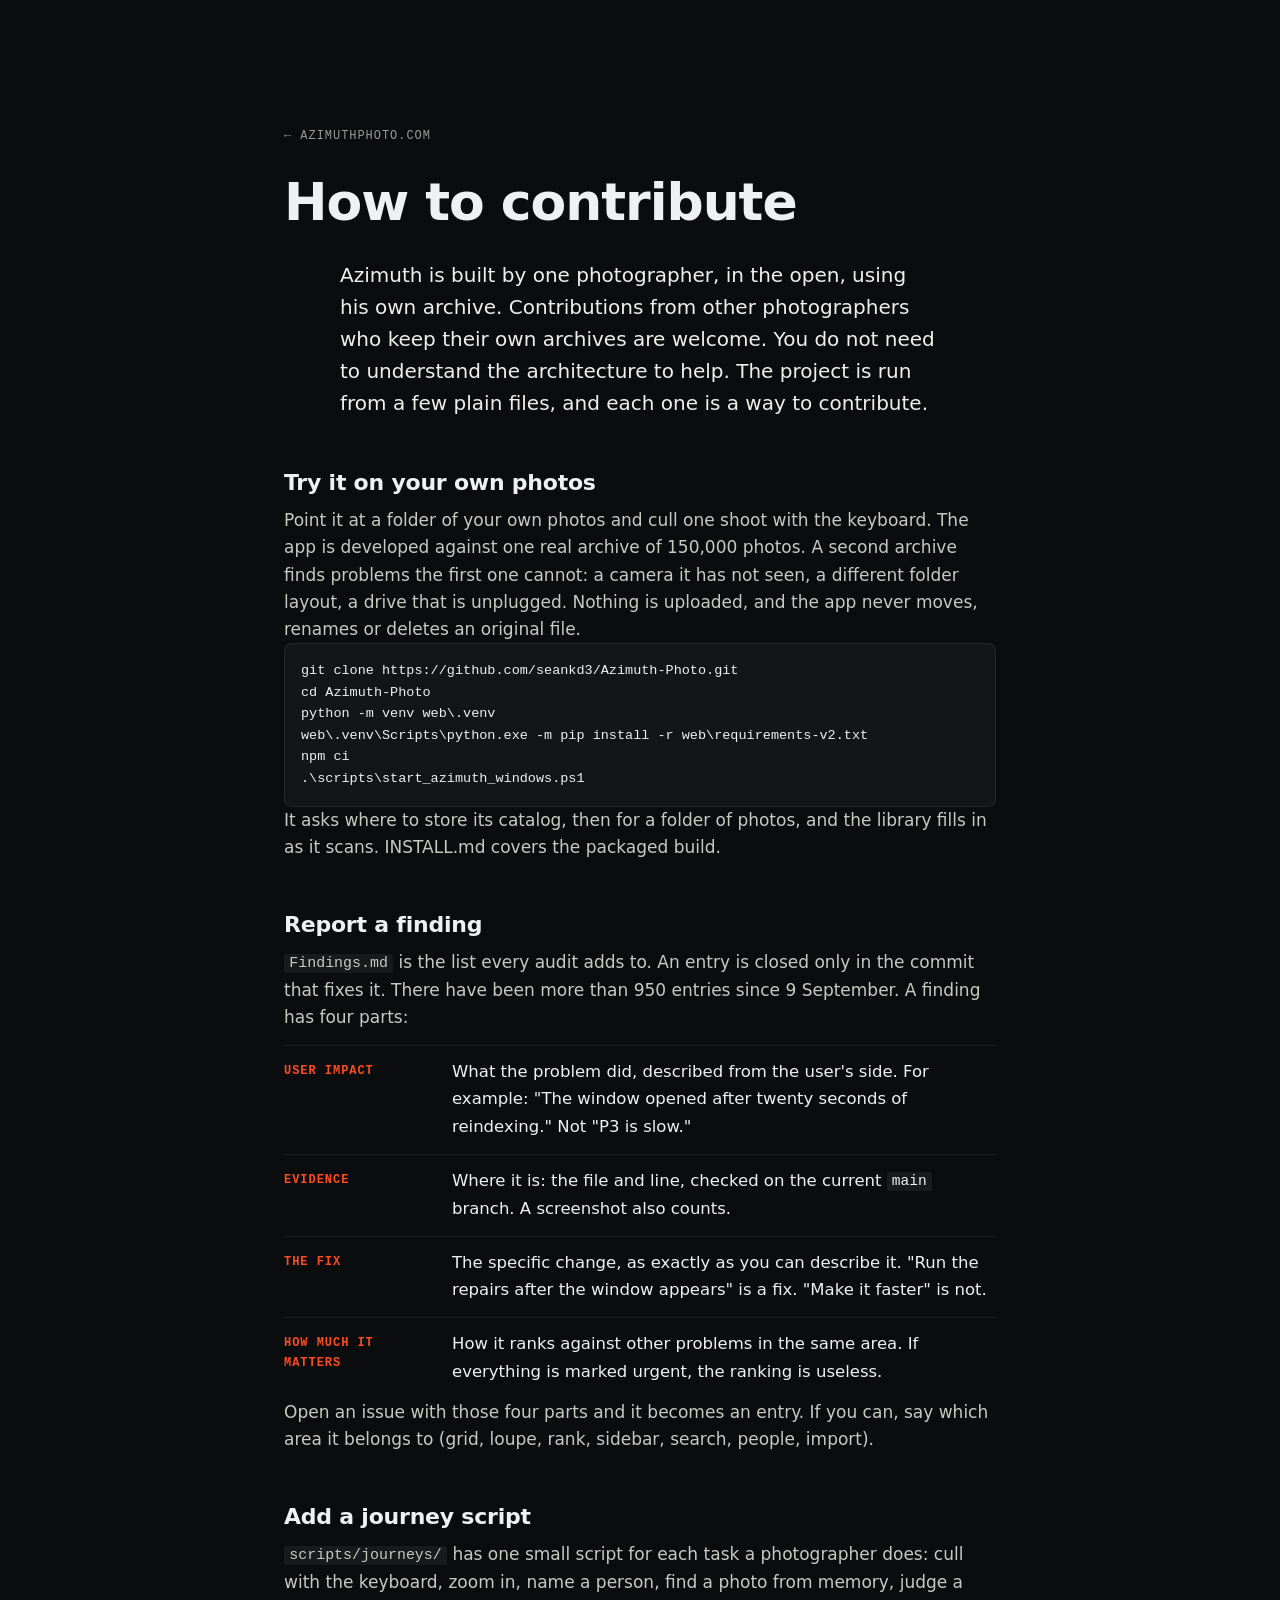
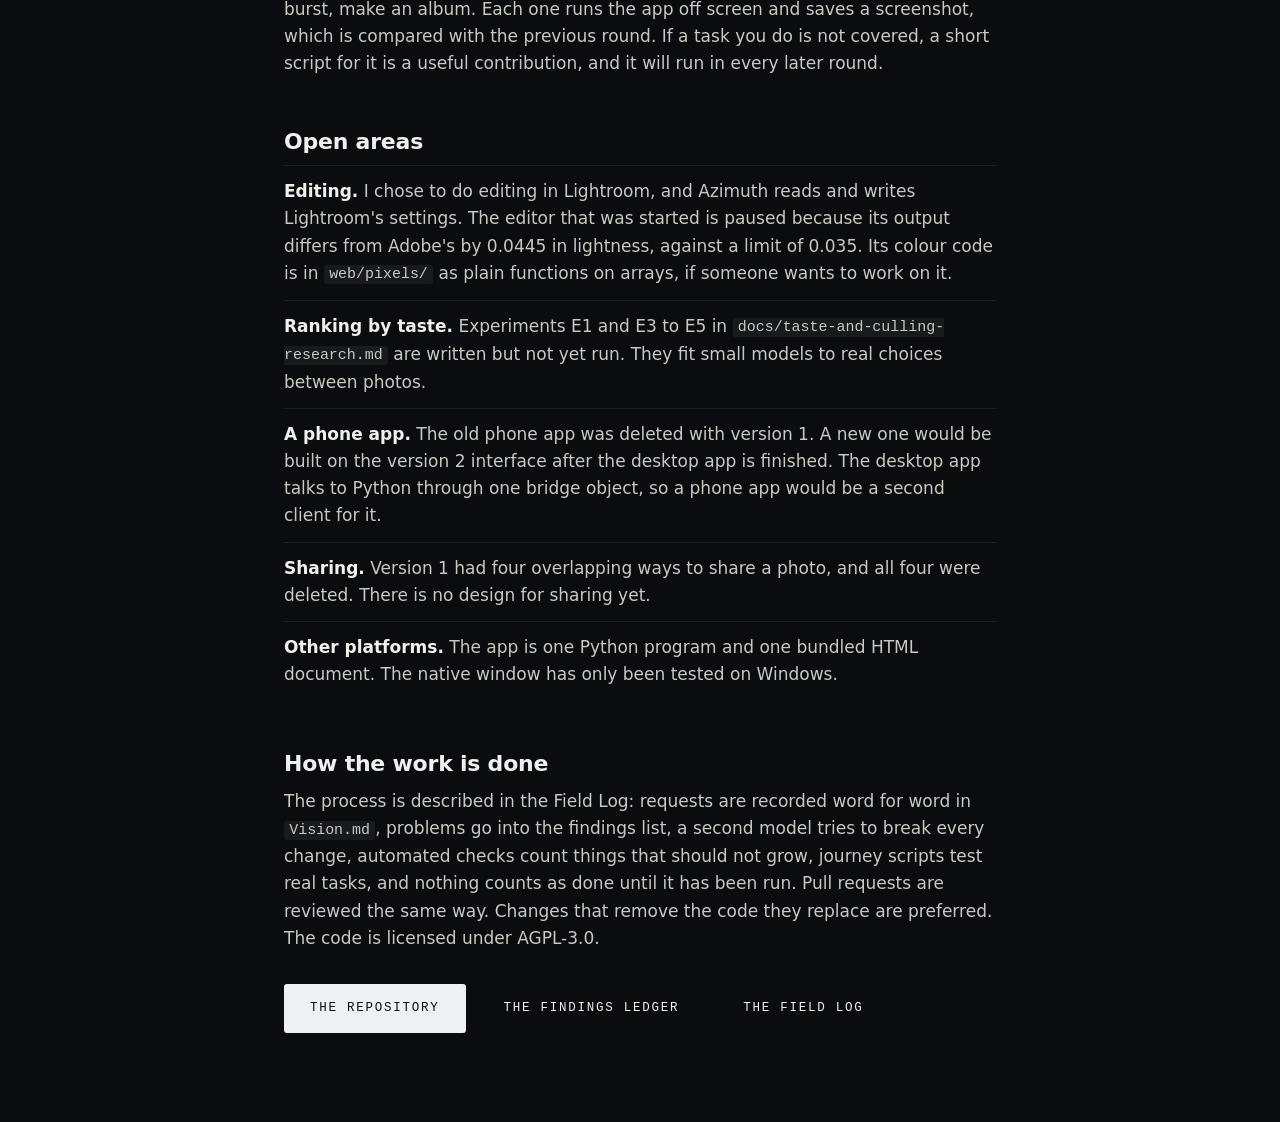
==== commit 8baa8634: "Rewrite the site copy in plain English The Field Log, the home page and the contribute page are rewr" ====
--- a/contribute/index.html
+++ b/contribute/index.html
@@ -1,74 +1,74 @@
-<!doctype html>
-<html lang="en">
-<head>
-<meta charset="utf-8">
-<meta name="viewport" content="width=device-width, initial-scale=1">
-<title>Azimuth Photo · Contribute</title>
-<meta name="description" content="How to help build Azimuth Photo: bring your own library, file a finding the way the ledger does, add a journey, or take one of the open problems. Open source, AGPL, built in the open.">
-<link rel="icon" href="../assets/favicon.svg" type="image/svg+xml">
-<link rel="stylesheet" href="../style.css">
-<style>
-  .doc{max-width:760px;margin:0 auto;padding:120px 24px 96px}
-  .doc h1{font-size:clamp(34px,5vw,52px);line-height:1.05;letter-spacing:-.02em;margin:0 0 18px}
-  .doc h2{font-size:22px;margin:52px 0 12px;letter-spacing:-.01em}
-  .doc p,.doc li{font-size:17px;line-height:1.6;color:var(--text-2,#c9c9c4)}
-  .doc .lede{font-size:20px;color:var(--text-1,#f0efec)}
-  .doc code{font-family:"IBM Plex Mono",ui-monospace,monospace;font-size:.88em;background:rgba(255,255,255,.06);padding:.1em .35em;border-radius:3px}
-  .doc pre{font-family:"IBM Plex Mono",ui-monospace,monospace;font-size:13.5px;line-height:1.6;background:rgba(255,255,255,.04);border:1px solid rgba(255,255,255,.08);border-radius:8px;padding:16px;overflow-x:auto}
-  .doc .row{display:grid;grid-template-columns:150px 1fr;gap:12px 18px;margin:14px 0;border-top:1px solid rgba(255,255,255,.08);padding-top:12px}
-  .doc .row b{font-family:"IBM Plex Mono",ui-monospace,monospace;font-size:12px;letter-spacing:.08em;text-transform:uppercase;color:#fc4d21;padding-top:4px}
-  .doc .open{list-style:none;padding:0}
-  .doc .open li{padding:12px 0;border-top:1px solid rgba(255,255,255,.08)}
-  .doc .open li b{color:var(--text-1,#f0efec)}
-  .doc .actions{display:flex;gap:12px;flex-wrap:wrap;margin-top:32px}
-  .doc .back{display:inline-block;margin-bottom:28px;font-family:"IBM Plex Mono",ui-monospace,monospace;font-size:12px;letter-spacing:.08em;text-transform:uppercase;color:#9a9a95;text-decoration:none}
-  @media (max-width:640px){.doc .row{grid-template-columns:1fr}}
-</style>
-</head>
-<body>
-<main class="doc">
-  <a class="back" href="/">← azimuthphoto.com</a>
-  <h1>If you want to help</h1>
-  <p class="lede">Azimuth is built by one photographer, in the open, against his own archive. It is looking for photographers who own theirs. You do not need to read the architecture to contribute — the project runs on a small set of files a stranger can read, and each of them is a way in.</p>
-
-  <h2>Bring a library</h2>
-  <p>Point it at a folder of your own photographs and cull one shoot with the keyboard. Every surface is developed against one real 150,000-photo archive; a second real archive finds what one cannot — a camera it has not met, a folder layout it did not expect, a drive that goes away. Nothing you point it at is uploaded anywhere, and it never moves, renames or deletes an original.</p>
-  <pre>git clone https://github.com/seankd3/Azimuth-Photo.git
-cd Azimuth-Photo
-python -m venv web\.venv
-web\.venv\Scripts\python.exe -m pip install -r web\requirements-v2.txt
-npm ci
-.\scripts\start_azimuth_windows.ps1</pre>
-  <p>It asks where it should live, then for a folder of photographs, and the library fills while you watch. <a href="https://github.com/seankd3/Azimuth-Photo/blob/main/docs/INSTALL.md">INSTALL.md</a> covers the frozen build.</p>
-
-  <h2>File a finding, not a bug</h2>
-  <p><a href="https://github.com/seankd3/Azimuth-Photo/blob/main/Findings.md"><code>Findings.md</code></a> is the ledger every audit writes into, and a row closes only in the commit that does the work — more than 950 entries since 9 September, and this is how they got fixed. A finding has four fields:</p>
-  <div class="row"><b>User impact</b><span>What it did to you, in product words. “The window opened after twenty seconds of reindexing.” Not “P3 is slow.”</span></div>
-  <div class="row"><b>Evidence</b><span>Where: the file and line, checked at the current <code>main</code>. A screenshot is evidence too.</span></div>
-  <div class="row"><b>The fix</b><span>The concrete change, as specifically as you can say it. “Run the repairs behind the first paint” is a fix; “make it faster” is a wish.</span></div>
-  <div class="row"><b>How much it matters</b><span>Its rank within its surface. Be honest — a ledger where everything is urgent has no information in it.</span></div>
-  <p>Open an issue with those four things and it becomes a row. If you can, say what surface it belongs to (grid, loupe, rank, sidebar, search, people, import) so it lands in the right round.</p>
-
-  <h2>Add a journey</h2>
-  <p><a href="https://github.com/seankd3/Azimuth-Photo/tree/main/scripts/journeys"><code>scripts/journeys/</code></a> holds one small script per thing a photographer actually does — cull by keyboard, look closer, introduce someone, find a frame from memory, judge a burst, make an album. Each runs through the off-screen rig to a screenshot, and the gallery is read side by side with the last round's. If a real task you do is not covered, a ten-line journey for it is a contribution, and it will be run on every round after.</p>
-
-  <h2>What is open</h2>
-  <ul class="open">
-    <li><b>Editing.</b> By the owner's choice, editing lives in Lightroom, and Azimuth reads and writes Lightroom's own settings. The editor that was started is parked on a measured gap to Adobe's render (0.0445 ΔL against a 0.035 bar). Its colour mathematics lives in <code>web/pixels/</code> as pure functions over arrays, if someone wants to close that gap.</li>
-    <li><b>The taste program.</b> Experiments E1 and E3–E5 in <a href="https://github.com/seankd3/Azimuth-Photo/blob/main/docs/taste-and-culling-research.md"><code>docs/taste-and-culling-research.md</code></a> are written and not yet run. The head is linear and stays linear; the facets are stored facts. Someone who likes fitting small models on real judgements would enjoy this.</li>
-    <li><b>A phone.</b> Deleted with V1, to return as new work against the V2 vocabulary once the desktop is finished. The bridge is one object with typed verbs; a client is a second surface on it.</li>
-    <li><b>Sharing.</b> Four overlapping V1 systems for handing someone a photograph were deleted. There is no design yet, which is the interesting part.</li>
-    <li><b>Other platforms.</b> The app is one Python process and one bundled document; today the native shell is proven on Windows only.</li>
-  </ul>
-
-  <h2>How the work runs</h2>
-  <p>The loop is written down in the <a href="/log/#loop">Field Log</a>: the asks in <code>Vision.md</code> verbatim, the findings in the ledger, a second model refuting every diff, gates that count couplings, journeys that prove behaviour, and nothing done until it ran. Pull requests are read the same way — the diff is refuted before it is praised, and a change that deletes what it replaces is the shape that gets in. The code is AGPL-3.0.</p>
-
-  <div class="actions">
-    <a class="btn btn-primary" href="https://github.com/seankd3/Azimuth-Photo">THE REPOSITORY</a>
-    <a class="btn" href="https://github.com/seankd3/Azimuth-Photo/blob/main/Findings.md">THE FINDINGS LEDGER</a>
-    <a class="btn" href="/log/">THE FIELD LOG</a>
-  </div>
-</main>
-</body>
-</html>
+<!doctype html>
+<html lang="en">
+<head>
+<meta charset="utf-8">
+<meta name="viewport" content="width=device-width, initial-scale=1">
+<title>Azimuth Photo: how to contribute</title>
+<meta name="description" content="How to contribute to Azimuth Photo: try it on your own photos, report a finding, add a journey script, or work on an open area. Open source, AGPL.">
+<link rel="icon" href="../assets/favicon.svg" type="image/svg+xml">
+<link rel="stylesheet" href="../style.css">
+<style>
+  .doc{max-width:760px;margin:0 auto;padding:120px 24px 96px}
+  .doc h1{font-size:clamp(34px,5vw,52px);line-height:1.05;letter-spacing:-.02em;margin:0 0 18px}
+  .doc h2{font-size:22px;margin:52px 0 12px;letter-spacing:-.01em}
+  .doc p,.doc li{font-size:17px;line-height:1.6;color:var(--text-2,#c9c9c4)}
+  .doc .lede{font-size:20px;color:var(--text-1,#f0efec)}
+  .doc code{font-family:"IBM Plex Mono",ui-monospace,monospace;font-size:.88em;background:rgba(255,255,255,.06);padding:.1em .35em;border-radius:3px}
+  .doc pre{font-family:"IBM Plex Mono",ui-monospace,monospace;font-size:13.5px;line-height:1.6;background:rgba(255,255,255,.04);border:1px solid rgba(255,255,255,.08);border-radius:8px;padding:16px;overflow-x:auto}
+  .doc .row{display:grid;grid-template-columns:150px 1fr;gap:12px 18px;margin:14px 0;border-top:1px solid rgba(255,255,255,.08);padding-top:12px}
+  .doc .row b{font-family:"IBM Plex Mono",ui-monospace,monospace;font-size:12px;letter-spacing:.08em;text-transform:uppercase;color:#fc4d21;padding-top:4px}
+  .doc .open{list-style:none;padding:0}
+  .doc .open li{padding:12px 0;border-top:1px solid rgba(255,255,255,.08)}
+  .doc .open li b{color:var(--text-1,#f0efec)}
+  .doc .actions{display:flex;gap:12px;flex-wrap:wrap;margin-top:32px}
+  .doc .back{display:inline-block;margin-bottom:28px;font-family:"IBM Plex Mono",ui-monospace,monospace;font-size:12px;letter-spacing:.08em;text-transform:uppercase;color:#9a9a95;text-decoration:none}
+  @media (max-width:640px){.doc .row{grid-template-columns:1fr}}
+</style>
+</head>
+<body>
+<main class="doc">
+  <a class="back" href="/">← azimuthphoto.com</a>
+  <h1>How to contribute</h1>
+  <p class="lede">Azimuth is built by one photographer, in the open, using his own archive. Contributions from other photographers who keep their own archives are welcome. You do not need to understand the architecture to help. The project is run from a few plain files, and each one is a way to contribute.</p>
+
+  <h2>Try it on your own photos</h2>
+  <p>Point it at a folder of your own photos and cull one shoot with the keyboard. The app is developed against one real archive of 150,000 photos. A second archive finds problems the first one cannot: a camera it has not seen, a different folder layout, a drive that is unplugged. Nothing is uploaded, and the app never moves, renames or deletes an original file.</p>
+  <pre>git clone https://github.com/seankd3/Azimuth-Photo.git
+cd Azimuth-Photo
+python -m venv web\.venv
+web\.venv\Scripts\python.exe -m pip install -r web\requirements-v2.txt
+npm ci
+.\scripts\start_azimuth_windows.ps1</pre>
+  <p>It asks where to store its catalog, then for a folder of photos, and the library fills in as it scans. <a href="https://github.com/seankd3/Azimuth-Photo/blob/main/docs/INSTALL.md">INSTALL.md</a> covers the packaged build.</p>
+
+  <h2>Report a finding</h2>
+  <p><a href="https://github.com/seankd3/Azimuth-Photo/blob/main/Findings.md"><code>Findings.md</code></a> is the list every audit adds to. An entry is closed only in the commit that fixes it. There have been more than 950 entries since 9 September. A finding has four parts:</p>
+  <div class="row"><b>User impact</b><span>What the problem did, described from the user's side. For example: "The window opened after twenty seconds of reindexing." Not "P3 is slow."</span></div>
+  <div class="row"><b>Evidence</b><span>Where it is: the file and line, checked on the current <code>main</code> branch. A screenshot also counts.</span></div>
+  <div class="row"><b>The fix</b><span>The specific change, as exactly as you can describe it. "Run the repairs after the window appears" is a fix. "Make it faster" is not.</span></div>
+  <div class="row"><b>How much it matters</b><span>How it ranks against other problems in the same area. If everything is marked urgent, the ranking is useless.</span></div>
+  <p>Open an issue with those four parts and it becomes an entry. If you can, say which area it belongs to (grid, loupe, rank, sidebar, search, people, import).</p>
+
+  <h2>Add a journey script</h2>
+  <p><a href="https://github.com/seankd3/Azimuth-Photo/tree/main/scripts/journeys"><code>scripts/journeys/</code></a> has one small script for each task a photographer does: cull with the keyboard, zoom in, name a person, find a photo from memory, judge a burst, make an album. Each one runs the app off screen and saves a screenshot, which is compared with the previous round. If a task you do is not covered, a short script for it is a useful contribution, and it will run in every later round.</p>
+
+  <h2>Open areas</h2>
+  <ul class="open">
+    <li><b>Editing.</b> I chose to do editing in Lightroom, and Azimuth reads and writes Lightroom's settings. The editor that was started is paused because its output differs from Adobe's by 0.0445 in lightness, against a limit of 0.035. Its colour code is in <code>web/pixels/</code> as plain functions on arrays, if someone wants to work on it.</li>
+    <li><b>Ranking by taste.</b> Experiments E1 and E3 to E5 in <a href="https://github.com/seankd3/Azimuth-Photo/blob/main/docs/taste-and-culling-research.md"><code>docs/taste-and-culling-research.md</code></a> are written but not yet run. They fit small models to real choices between photos.</li>
+    <li><b>A phone app.</b> The old phone app was deleted with version 1. A new one would be built on the version 2 interface after the desktop app is finished. The desktop app talks to Python through one bridge object, so a phone app would be a second client for it.</li>
+    <li><b>Sharing.</b> Version 1 had four overlapping ways to share a photo, and all four were deleted. There is no design for sharing yet.</li>
+    <li><b>Other platforms.</b> The app is one Python program and one bundled HTML document. The native window has only been tested on Windows.</li>
+  </ul>
+
+  <h2>How the work is done</h2>
+  <p>The process is described in the <a href="/log/#loop">Field Log</a>: requests are recorded word for word in <code>Vision.md</code>, problems go into the findings list, a second model tries to break every change, automated checks count things that should not grow, journey scripts test real tasks, and nothing counts as done until it has been run. Pull requests are reviewed the same way. Changes that remove the code they replace are preferred. The code is licensed under AGPL-3.0.</p>
+
+  <div class="actions">
+    <a class="btn btn-primary" href="https://github.com/seankd3/Azimuth-Photo">THE REPOSITORY</a>
+    <a class="btn" href="https://github.com/seankd3/Azimuth-Photo/blob/main/Findings.md">THE FINDINGS LEDGER</a>
+    <a class="btn" href="/log/">THE FIELD LOG</a>
+  </div>
+</main>
+</body>
+</html>
